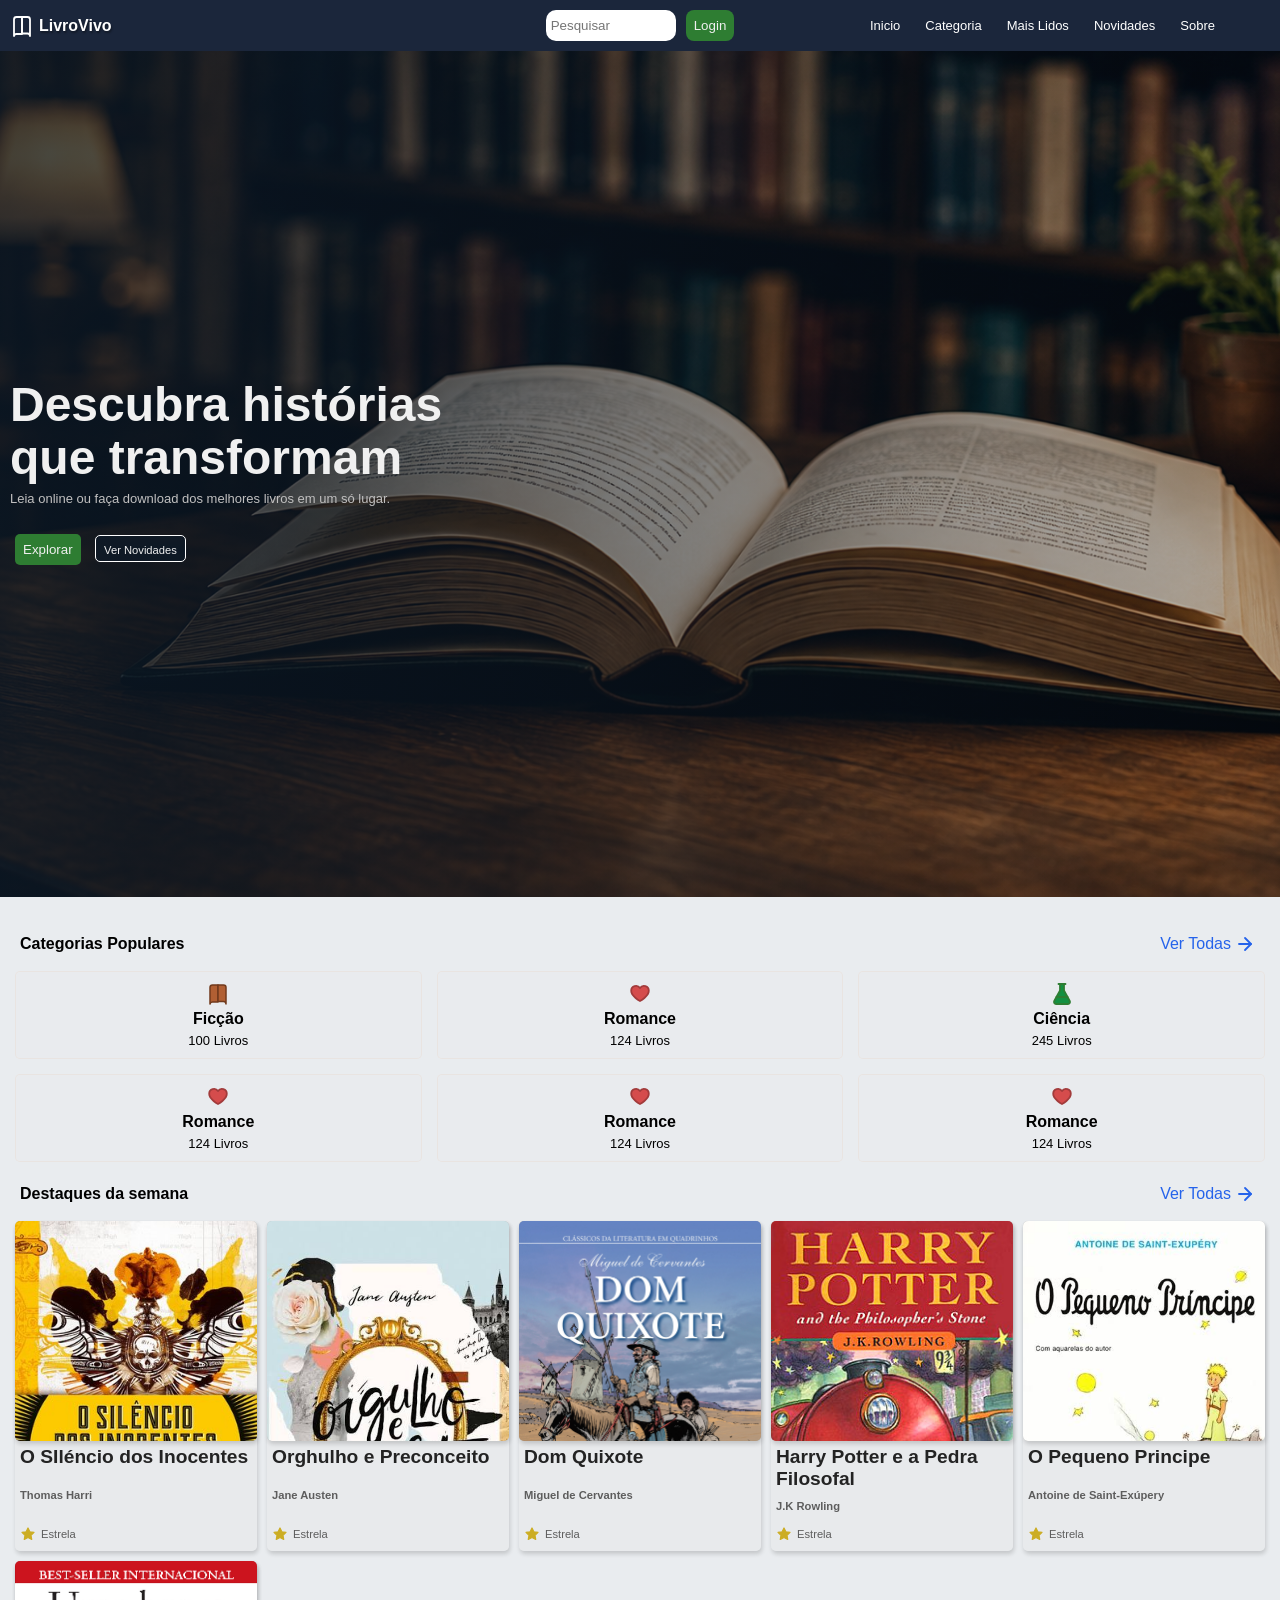
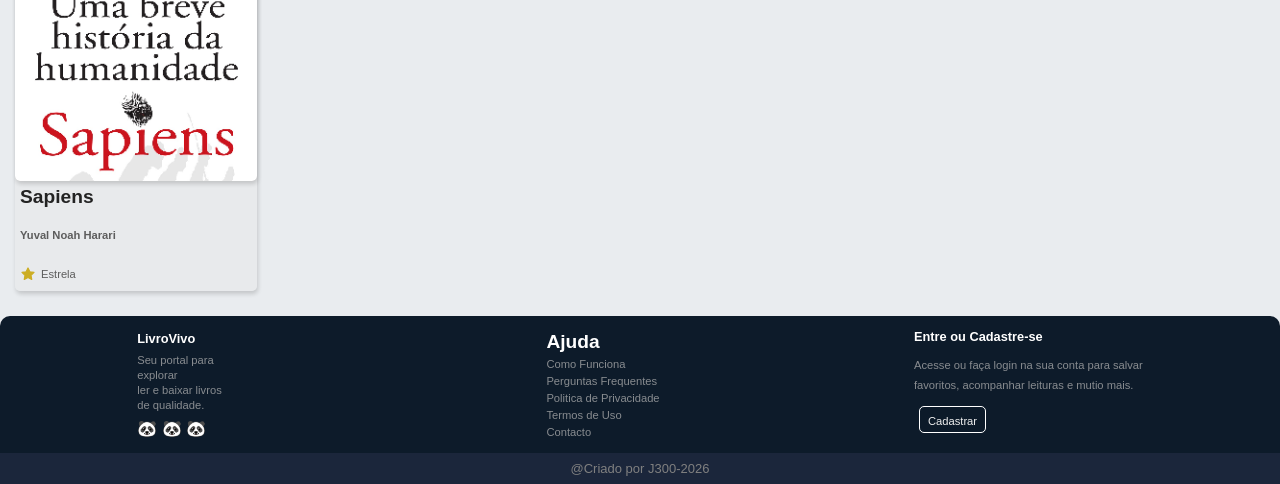
==== index.html @ 7ca1cde9 "Atualizado" ====
<!DOCTYPE html>
<html lang="pt-br">
<head>
    <meta charset="UTF-8">
    <meta name="viewport" content="width=device-width, initial-scale=1.0">
    <title>LivroVivo</title>
    <link rel="stylesheet" href="Estilos/style.css">
    <link rel="stylesheet" href="Estilos/telas-grandes.css" media="screen">
    
</head>
<body>
    <header>
        <div class="logo">
                <svg xmlns="http://www.w3.org/2000/svg" width="24" height="24" viewBox="0 0 24 24" fill="none" stroke="currentColor" stroke-width="1.8" stroke-linecap="round" stroke-linejoin="round"> <path d="M4 5.5A2.5 2.5 0 0 1 6.5 3H12v17H6.5A2.5 2.5 0 0 0 4 22z"/><path d="M12 3h5.5A2.5 2.5 0 0 1 20 5.5V22a2.5 2.5 0 0 0-2.5-2.5H12z"/> </svg>

                <p>LivroVivo</p>

        </div>
        
        <form action="arquivo.php" method="get">
                <input type="search" name="pesquisa" id="ipesquisa" placeholder="Pesquisar">

                <input type="button" value="Login" class="botao-verde">
            </form>


        <menu>
            <svg id="point" onclick="hamburguer()" xmlns="http://www.w3.org/2000/svg" width="24" height="24" viewBox="0 0 24 24"
            fill="none" stroke="currentColor" stroke-width="1.8" stroke-linecap="round" stroke-linejoin="round">
            <path d="M4 6h16"/><path d="M4 12h16"/><path d="M4 18h16"/>
            </svg>


            <nav id="lista">

            <ul>
                <a href="index.html"><li>Inicio</li></a>
                <a href="#"><li>Categoria</li></a>
                <a href="#"><li>Mais Lidos</li></a>
                <a href=""><li>Novidades</li></a>
                <a href=""><li>Sobre</li></a>
            </ul>
        </nav>

        </menu>
        

            

    </header>

    <main>
        <section class="tela">
            <div class="color"></div>
            <div class="texto-container">
                <h1>Descubra histórias que transformam</h1>
                <p>Leia online ou faça download dos melhores livros em um só lugar.<br> </p>
            </div>

            <form action="arquivo.php" method="get">
                <input type="button" class="botao-verde" value="Explorar">
                <input type="button" class="botao-transparente" value="Ver Novidades">
            </form>
        </section>


        <section class="principal">
            <div class="principal-textos">

                <h2>Categorias Populares</h2>
                <span>
                    <p>Ver Todas<p>

                <svg xmlns="http://www.w3.org/2000/svg" width="24" height="24" class="ver-mais" viewBox="0 0 24 24"
fill="none" stroke="currentColor" stroke-width="1.8" stroke-linecap="round" stroke-linejoin="round">
<path d="m9 18 6-6-6-6"/><path d="M3 12h12"/>
</svg>

                </span>

            </div>

        <section class="categorias">
            <a href="formulario.html" class="card">

                <svg xmlns="http://www.w3.org/2000/svg" width="24" height="24" class="icone" viewBox="0 0 24 24"
fill="#b15f33" stroke="#713a1c" stroke-width="1.5" stroke-linecap="round" stroke-linejoin="round">
<path d="M4 5.5A2.5 2.5 0 0 1 6.5 3H12v17H6.5A2.5 2.5 0 0 0 4 22z"/><path d="M12 3h5.5A2.5 2.5 0 0 1 20 5.5V22a2.5 2.5 0 0 0-2.5-2.5H12z"/>
</svg>

                    <h3>Ficção</h3>
                    <p>100 Livros</p>

            </a>
                


                <a href="#" class="card">
                    <svg xmlns="http://www.w3.org/2000/svg" width="24" height="24" viewBox="0 0 24 24"
fill="#d54c4c" stroke="#a23b3b" stroke-width="1.8" stroke-linecap="round" stroke-linejoin="round">
<path d="M20.8 8.8c0 5.5-8.8 10.2-8.8 10.2S3.2 14.3 3.2 8.8A4.8 4.8 0 0 1 12 6.1a4.8 4.8 0 0 1 8.8 2.7z"/>
</svg>

                    <h3>Romance</h3>
                    <p>124 Livros</p>
                </a>

                <a href="#" class="card">
                    <svg
    viewBox="0 0 24 24"
    width="24"
    height="24"
    fill="#139041"
    stroke="#2E7D32"
    stroke-width="1.8"
    stroke-linecap="round"
    stroke-linejoin="round">

    <path d="M14 2v6a2 2 0 0 0 .245.96l5.51 10.08A2 2 0 0 1 18 22H6a2 2 0 0 1-1.755-2.96l5.51-10.08A2 2 0 0 0 10 8V2"/>
    <path d="M6.453 15h11.094"/>
    <path d="M8.5 2h7"/>

</svg>
                    <h3>Ciência</h3>
                    <p>245 Livros</p>
                </a>


               

                <a href="#" class="card">
                    <svg xmlns="http://www.w3.org/2000/svg" width="24" height="24" viewBox="0 0 24 24"
fill="#d54c4c" stroke="#a23b3b" stroke-width="1.8" stroke-linecap="round" stroke-linejoin="round">
<path d="M20.8 8.8c0 5.5-8.8 10.2-8.8 10.2S3.2 14.3 3.2 8.8A4.8 4.8 0 0 1 12 6.1a4.8 4.8 0 0 1 8.8 2.7z"/>
</svg>

                    <h3>Romance</h3>
                    <p>124 Livros</p>
                </a>


                <a href="#" class="card">
                    <svg xmlns="http://www.w3.org/2000/svg" width="24" height="24" viewBox="0 0 24 24"
fill="#d54c4c" stroke="#a23b3b" stroke-width="1.8" stroke-linecap="round" stroke-linejoin="round">
<path d="M20.8 8.8c0 5.5-8.8 10.2-8.8 10.2S3.2 14.3 3.2 8.8A4.8 4.8 0 0 1 12 6.1a4.8 4.8 0 0 1 8.8 2.7z"/>
</svg>

                    <h3>Romance</h3>
                    <p>124 Livros</p>
                </a>


                <a href="#" class="card">
                    <svg xmlns="http://www.w3.org/2000/svg" width="24" height="24" viewBox="0 0 24 24"
fill="#d54c4c" stroke="#a23b3b" stroke-width="1.8" stroke-linecap="round" stroke-linejoin="round">
<path d="M20.8 8.8c0 5.5-8.8 10.2-8.8 10.2S3.2 14.3 3.2 8.8A4.8 4.8 0 0 1 12 6.1a4.8 4.8 0 0 1 8.8 2.7z"/>
</svg>

                    <h3>Romance</h3>
                    <p>124 Livros</p>
                </a>


            
            <!-- Aqui termina Categoria -->
            </section>

 <div class="principal-textos">

                <h2>Destaques da semana</h2>
                <span>
                    <p>Ver Todas<p>

                <svg xmlns="http://www.w3.org/2000/svg" width="24" height="24" class="ver-mais" viewBox="0 0 24 24"
fill="none" stroke="currentColor" stroke-width="1.8" stroke-linecap="round" stroke-linejoin="round">
<path d="m9 18 6-6-6-6"/><path d="M3 12h12"/>
</svg>

                </span>

            </div>


            <section class="destaques">
               
                <a href="#" class="card-destaques">
                    <div class="imagem">
                         <img src="Imagens/O_Siléncio_dos_Inocentes.jpg" alt="imagem1">
                    </div>
                   
                    <div class="card-texto">
                        <h3>O SIléncio dos Inocentes</h3>
                    <p>Thomas Harri</p>
                    <span class="estrela">
                        <svg xmlns="http://www.w3.org/2000/svg" width="16" height="24" viewBox="0 0 24 24"
fill="#ccad23" stroke="#ccad23" stroke-width="1.8" stroke-linecap="round" stroke-linejoin="round">
<path d="m12 3 2.8 5.7 6.2.9-4.5 4.4 1.1 6.2-5.6-2.9-5.6 2.9 1.1-6.2L3 9.6l6.2-.9z"/>
</svg>  
                        Estrela

                    </span>
                    </div>

                </a>
                
            
             <a href="#" class="card-destaques">
                    <div class="imagem">
                         <img src="Imagens/Orgulho_e_Preconceito.jpg" alt="imagem1">
                    </div>
                   
                    <div class="card-texto">
                        <h3>Orghulho e Preconceito</h3>
                    <p>Jane Austen</p>
                    <span class="estrela">
                        <svg xmlns="http://www.w3.org/2000/svg" width="16" height="24" viewBox="0 0 24 24"
fill="#ccad23" stroke="#ccad23" stroke-width="1.8" stroke-linecap="round" stroke-linejoin="round">
<path d="m12 3 2.8 5.7 6.2.9-4.5 4.4 1.1 6.2-5.6-2.9-5.6 2.9 1.1-6.2L3 9.6l6.2-.9z"/>
</svg>  
                        Estrela

                    </span>
                    </div>

                </a>
               

                 <a href="#" class="card-destaques">
                    <div class="imagem">
                         <img src="Imagens/Dom_Quixote.jpg" alt="imagem1">
                    </div>
                   
                    <div class="card-texto">
                        <h3>Dom Quixote</h3>
                    <p>Miguel de Cervantes</p>
                    <span class="estrela">
                        <svg xmlns="http://www.w3.org/2000/svg" width="16" height="24" viewBox="0 0 24 24"
fill="#ccad23" stroke="#ccad23" stroke-width="1.8" stroke-linecap="round" stroke-linejoin="round">
<path d="m12 3 2.8 5.7 6.2.9-4.5 4.4 1.1 6.2-5.6-2.9-5.6 2.9 1.1-6.2L3 9.6l6.2-.9z"/>
</svg>  
                        Estrela

                    </span>
                    </div>

                </a>
               
                <a href="#" class="card-destaques">
                    <div class="imagem">
                         <img src="Imagens/Harry_Potter_1.jpg" alt="imagem1">
                    </div>
                   
                    <div class="card-texto">
                        <h3>Harry Potter e a Pedra Filosofal</h3>
                    <p>J.K Rowling</p>
                    <span class="estrela">
                        <svg xmlns="http://www.w3.org/2000/svg" width="16" height="24" viewBox="0 0 24 24"
fill="#ccad23" stroke="#ccad23" stroke-width="1.8" stroke-linecap="round" stroke-linejoin="round">
<path d="m12 3 2.8 5.7 6.2.9-4.5 4.4 1.1 6.2-5.6-2.9-5.6 2.9 1.1-6.2L3 9.6l6.2-.9z"/>
</svg>  
                        Estrela

                    </span>
                    </div>

                </a>


                <a href="#" class="card-destaques">
                    <div class="imagem">
                         <img src="Imagens/O_Pequeno_Principe.jpg" alt="imagem1">
                    </div>
                   
                    <div class="card-texto">
                        <h3>O Pequeno Principe</h3>
                    <p>Antoine de Saint-Exúpery</p>
                    <span class="estrela">
                        <svg xmlns="http://www.w3.org/2000/svg" width="16" height="24" viewBox="0 0 24 24"
fill="#ccad23" stroke="#ccad23" stroke-width="1.8" stroke-linecap="round" stroke-linejoin="round">
<path d="m12 3 2.8 5.7 6.2.9-4.5 4.4 1.1 6.2-5.6-2.9-5.6 2.9 1.1-6.2L3 9.6l6.2-.9z"/>
</svg>  
                        Estrela

                    </span>
                    </div>

                </a>



                <a href="#" class="card-destaques">
                    <div class="imagem">
                         <img src="Imagens/Sapiens.png" alt="imagem1">
                    </div>
                   
                    <div class="card-texto">
                        <h3>Sapiens</h3>
                    <p>Yuval Noah Harari</p>
                    <span class="estrela">
                        <svg xmlns="http://www.w3.org/2000/svg" width="16" height="24" viewBox="0 0 24 24"
fill="#ccad23" stroke="#ccad23" stroke-width="1.8" stroke-linecap="round" stroke-linejoin="round">
<path d="m12 3 2.8 5.7 6.2.9-4.5 4.4 1.1 6.2-5.6-2.9-5.6 2.9 1.1-6.2L3 9.6l6.2-.9z"/>
</svg>  
                        Estrela

                    </span>
                    </div>

                </a>

            <!-- Aqui termina Destaques -->
            </section>


        </section>

        
    </main>

    <footer>
        <section class="footer-principal">

            <div class="info-site">
                
                    <h3>LivroVivo</h3>
                    <p>Seu portal para explorar <br>ler e baixar livros de qualidade.</p>
                    <div class="redes-sociais">
                        🐼 🐼 🐼
                    </div>
                
            </div>

            <div class="ajuda">
                <h3>Ajuda</h3>
                <a href="#">Como Funciona</a>
                <a href="#">Perguntas Frequentes</a>
                <a href=""> Politica de Privacidade</a>
                <a href="">Termos de Uso</a>
                <a href="">Contacto</a>
            </div>

            <div class="cadastro-login">
                <h3>Entre ou Cadastre-se</h3>
                <p>Acesse ou faça login na sua conta para salvar<br>
                    favoritos, acompanhar leituras e mutio mais.</p>
                <form action="arquivo.php" method="get">
                    <input type="button" class="botao-verde" value="Login">

                    <input type="button" class="botao-transparente" value="Cadastrar">
                </form>
            </div>

        </section>

        <span>@Criado por J300-2026</span>
        
    </footer>

    <script>
        function hamburguer(){
            if (lista.style.display =="none"){
                lista.style.display="block"
            }
            else{
                lista.style.display="none"
            }
            
        }
    </script>
</body>
</html>
---- Estilos/style.css ----
*{
    margin: 0;
    padding: 0;
    box-sizing: border-box;
    font-family: Arial, Helvetica, sans-serif;  
}

:root{
    /* VERDE PRINCIPAL */
    --verd-principal:#2E7D32;
    --verde-invertido:#139041;
    /* VERDE HOVER */
    /* AZUL PRINCIAPL */
    /* AZUL */
    --azul-claro:#2563EB;
    --cor2:#0D1B2A;
    --co3:#1B263B;
    --cor6:#E9ECEF;
    --cor7:#C97A3D;
    background-color: #59f8bb;
}
body{
    background-color: var(--cor6);
}
header{
    background-color: var(--co3);
    display: grid;
    grid-template-columns: 4fr 80px 0.3fr;
    justify-content: space-between;
    align-items: center;
    padding: 5px 10px 5px 10px;
    position: sticky;
    top: 0px;
    z-index: 1;
}

header .logo{
    text-align: center;
    display: flex;
    gap: 5px;
    align-items: center;
    color: white;
    font-weight: bold;
}

header .logo p{
    font-size: 1em;
    text-shadow: 1px 2px 2px rgba(0, 0, 0, 0.365);
}

header form{
    grid-column: 2/3;
    display: flex;
    justify-content: center;
}
header form input[type=search]{
    width: 80px;
    border: none;
    border-radius: 3px;
    padding: 5px;
    color: black;
    transition: all 0.5s ease;
}
header form>input[type=button]{
    display: none;
    transition: all 0.5s ease;
}

header menu{
    grid-column: 4;
    position: relative;
}

#point{
   
    color: white;
    border-radius: 3px;
    cursor: pointer;
    padding: 2px;
    transition: background-color 0.5s, color 0.5s;
}
#point:hover{
     background-color: #0D1B2A;
     color: rgba(255, 255, 255, 0.86);
}

header  nav{
    position: absolute;
    background-color: var(--cor2);
    display: none;
    top: 129%;
    right: -10px;
    color: white;
    border-radius: 0px 0px 3px 3px;
    z-index: 1;
}
header nav ul a{
    text-decoration: none;
    color: white;
}
header nav ul a li{
    list-style-type: none;
    padding: 10px;
    transition: background-color 0.5s;
    cursor: pointer;
    font-size: small;
}

header nav ul li:hover{
    background-color: var(--azul-claro);
    border-radius: 3px;
}

main .tela{
    background: url(../Imagens/tela-principal.png);
    background-repeat: no-repeat;
    background-position: center ;
    background-size: cover;
    height: 94vh;
    position: relative;
    display: flex;
    flex-flow: column nowrap;
    justify-content: center;
    align-items: center;
    z-index: 0;
}

main .tela> .color{
    position: absolute;
    background-color:#0d1b2ac5;
    height: 100%;
    width: 100%;
    transition: all 0.3s ease;
}

main .tela .texto-container{
    margin-bottom: 10px;
    text-align: center;
    position: relative;
    transition: all 0.5s ease;
}

main .tela .texto-container>h1{
    font-size: 1.7em;
    color: #f0f0f0;
}
main .tela p{
    display: inline-block;
    font-size: small;
    color: #c1c0c0;
    max-width: 80vw;
    margin-top: 5px;
    line-height: 1.5em;
}

form input{
    position: relative;
    padding: 8px;
    border-radius: 5px;
    margin: 5px;
}

form .botao-verde{
    background-color: var(--verd-principal);
    color: #f0f0f0;
    cursor: pointer;
    border: none;
    transition: background-color 0.5s;
}
form .botao-verde:hover{
    background-color: var(--verde-invertido);
}
.botao-transparente{
    background-color: #0d1b2aa9;
    color: #f0f0f0;
    border: 0.1rem solid white;
    cursor: pointer;
    transition: background-color 0.5s;
}
.botao-transparente:hover{
    background-color: #1e4268a9;
}

main .principal{
    background-color: var(--cor6);
    display: grid;
    grid-template-columns: 1fr;
    padding: 15px;
}

main .principal .principal-textos {
    display: flex;
    justify-content: space-between;
    align-items: center;
    padding: 5px;
    margin: 10px 0px 6px 0px;
}

main .principal-textos h2{
    font-size: 1em;
    font-weight: bold;
}
main .principal-textos span {
    display: flex;
    gap: 5px;
    align-items: center;
    color: var(--azul-claro);
    cursor: pointer;
    transition: color 0.5s;
}
main .principal-textos span:hover{
     color: #1f52c1;
}
main .principal-textos span p{
    font-size: 1em;
}
main span .ver-mais{
    margin-top: 5px;
    font-size: 0px;
}


main .principal .categorias{
    display: grid;
    grid-template-columns: repeat(3,1fr);
    overflow-x: auto;
    gap: 15px;
}

main .categorias .card{
    display: block;
    background-color: #fde8d70b;
    text-align: center;
    text-decoration: none;
    border: 1px solid #e6c7af37;
    border-radius: 5px;
    padding: 10px;
    cursor: pointer;
    transition-duration: 0.5s;
    color: black;
}

main .categorias .card:hover{
    background-color: #f5e0d128;
    transform: translateY(-5px);
    box-shadow: 0px 3px 3px rgba(0, 0, 0, 0.062);
}
main .card h3{
    font-size: 1em;
    margin-bottom: 5px;
}
main .card p{
    font-size: small;
}


main .principal .destaques{
    display: grid;
    grid-template-columns: repeat(3,1fr);
    gap: 10px;
   
    transition: all 0.5s ease;
}

main .destaques .card-destaques{
    background-color: rgba(231, 231, 231, 0.412);
    display: grid;
    grid-template-columns: 1fr;
    grid-template-rows: 2fr 1fr;
    border-radius: 5px;
    box-shadow: 1px 3px 4px rgba(0, 0, 0, 0.155);
    cursor: pointer;
    text-decoration: none;
    transition: transform 0.5s;
}

main .destaques .card-destaques:active{
    transform: translateY(-3px);
    box-shadow: 1px 3px 4px rgba(0, 0, 0, 0.205);
}
main .card-destaques .imagem{
    background-color: rgb(184, 184, 184);
    box-shadow: 1px 3px 4px rgba(0, 0, 0, 0.156);
    border-radius: 5px;
    overflow: hidden;
}
main .card-destaques .imagem img{
    object-fit:cover;
    width: 100%;
    height: 100%;
    transition: all 0.5s ease;
}

main .card-destaques .card-texto{
    display: flex;
    justify-content: space-between;
    flex-direction: column;
    padding: 5px;
}

main .card-texto h3{
   font-size: 0.9em;
   font-weight: bold;
   color: rgb(35, 35, 35);
   transition: all 0.5s ease;
}

main .card-texto p{ 
    font-size: 0.7em;
    font-weight: bold;
    color: rgb(93, 93, 93);
}

main .card-texto .estrela{
    display: flex;
    gap: 5px;
    align-items: center;
    font-size: 0.7em;
    color: rgb(93, 93, 93);
}

footer{
    margin-top: 10px;
}
footer .footer-principal{
    background-color: var(--cor2);
    display: flex;
    gap: 10px;
    flex-flow: column;
    justify-content: space-evenly;
    padding: 15px;
}
.footer-principal .info-site{
    display: flex;
    flex-flow: column nowrap;
    justify-content: space-around;
    color: white;
}
.footer-principal .info-site h3{
    font-size: 0.8em;
    
}
.footer-principal .info-site p{
    font-size: 0.6em;
    width: 60%;
    color: rgba(179, 179, 179, 0.747);
}
.footer-principal .navegacao, .ajuda{
    display: none;
}

.footer-principal .cadastro-login{
    
    line-height: 0.8em;
    color: white;
}
.footer-principal .cadastro-login h3{
   font-size: 0.8em;
}

.footer-principal .cadastro-login p{
    font-size: 0.6em;
    margin-top: 5px;
    color: rgba(179, 179, 179, 0.747);
}
.footer-principal .cadastro-login  .botao-verde,.botao-transparente{
    font-size: 0.7em;
    height: 27px;
}


footer>span{
    background-color: var(--co3);
    display: block;
    text-align: center;
    font-size: small;
    padding: 8px;
    color: grey;
}
---- Estilos/telas-grandes.css ----
@charset "UTF-8";




@media screen and (min-width:580px) {
    main .card-texto h3{
    font-size: 1.2em;
    font-weight: bold;
    color: rgb(35, 35, 35);
    }


}



@media screen and (min-width:700px){
    body{
        margin: auto;
    }
    header{
        grid-template-columns: 1fr 1fr 1fr;
    }
    header form input[type=search]{
        width: 130px;
        border-radius: 10px;
        transition: 0.5s;
    }
    header form input[type=button]{
        display: inline;
        border-color: rgba(219, 219, 219, 0.925);
        border-radius: 8px;
    }
    header menu{
        grid-column: 3/-1;
    }
    header #point{
        display: none;
    }
    header nav{
        background-color: transparent;
        display: block;
        position: relative;
        color: white;
    }
    header nav ul{
        display: flex;
        align-items: center;
        gap: 5px;
    }
    header nav ul a li{
        padding: 10px;
    }
    
    main .tela{
        align-items: flex-start;
        justify-content: center;
    }
    main .tela .color{
        background-image: linear-gradient(to right,#0d1b2ac5,#0d1b2a4b);
        background-color: transparent;
    }
    main .tela .texto-container {
        padding: 10px;
        text-align: left;
        margin-bottom: 0;
    }
    main .tela .texto-container h1{
        font-size: 3em;
        width: 500px;
        line-height: 53px;
        transition: all 0.5s ease;
    }
    main .tela form{
        padding: 10px;
    }
    main .tela form input{
        transition: all 0.5s ease;
    }


    main .principal .destaques{
        display: grid;
        grid-template-columns: repeat(5,1fr);
        gap: 10px;
    }
    main .card-destaques .imagem{
        height: 220px;
    }
    main .card-destaques .imagem img{
        object-position: top center;
        
    }
    main .card-texto h3{
    font-size: 1.2em;
    }

    footer{
        border-radius: 10px 10px 0 0;
        overflow: hidden;
    }
    footer .footer-principal{
        flex-direction: row;
        justify-content: space-around;
        padding: 15px;
    }
    .footer-principal h3{
        font-size: 1.2em;
        color: white;
        display: inline;
    }

    .footer-principal .info-site{
        display: flex;
        flex-direction: column;
        justify-content: space-between;
        
    }
    .footer-principal .info-site h3{
        margin-bottom: 5px;
    }
    .footer-principal .info-site p{
        font-size: 0.7em;
        line-height: 15px;
        width: 60%;
        margin-bottom: 5px;
        color: rgba(179, 179, 179, 0.747);
    }

    .footer-principal .ajuda{
        display: flex;
        gap: 5px;
        justify-content: space-between;
        flex-flow: column nowrap;
    }
    .footer-principal .ajuda a{
        text-decoration: none;
        font-size: 0.7em;
        color: rgb(179, 179, 179, 0.747);
        transition: color 0.5s;
    }
    .footer-principal .ajuda a:hover{
        color: rgba(223, 223, 223, 0.925);
    }

    .footer-principal .cadastro-login{
        display: flex;
        flex-direction: column;
        justify-content: space-between;
    }

    .footer-principal .cadastro-login h3{
        display: inline;
    }

    .footer-principal .cadastro-login p{
        display: inline;
        font-size: 0.7em;
        color: rgb(179, 179, 179, 0.747);
        line-height: 20px;
    }

    .cadastro-login .botao-verde{
        display: none;
        width: 80px;
    }

} 

@media screen and (max-height:320px) and (min-width:700px){
        main .tela .texto-container{
            margin-bottom: 0;
            
        }
        main .tela .texto-container h1{
            font-size: 2em;
            width: 300px;
            line-height: 35px;
            }
        main .tela p{
            max-width: 30vw;
        }
        main .tela form{
           padding-top: 0px;
        }
        main .tela form input{
           margin-top: 0px;
           padding:5px;
        }
        main .tela form .botao-verde{
            height: 27px;
            font-size: 0.7em;
        }
        
        main .tela .botao-transparente{
            height: 27px;
            font-size: 0.7em;
            text-align: center;
            }
}
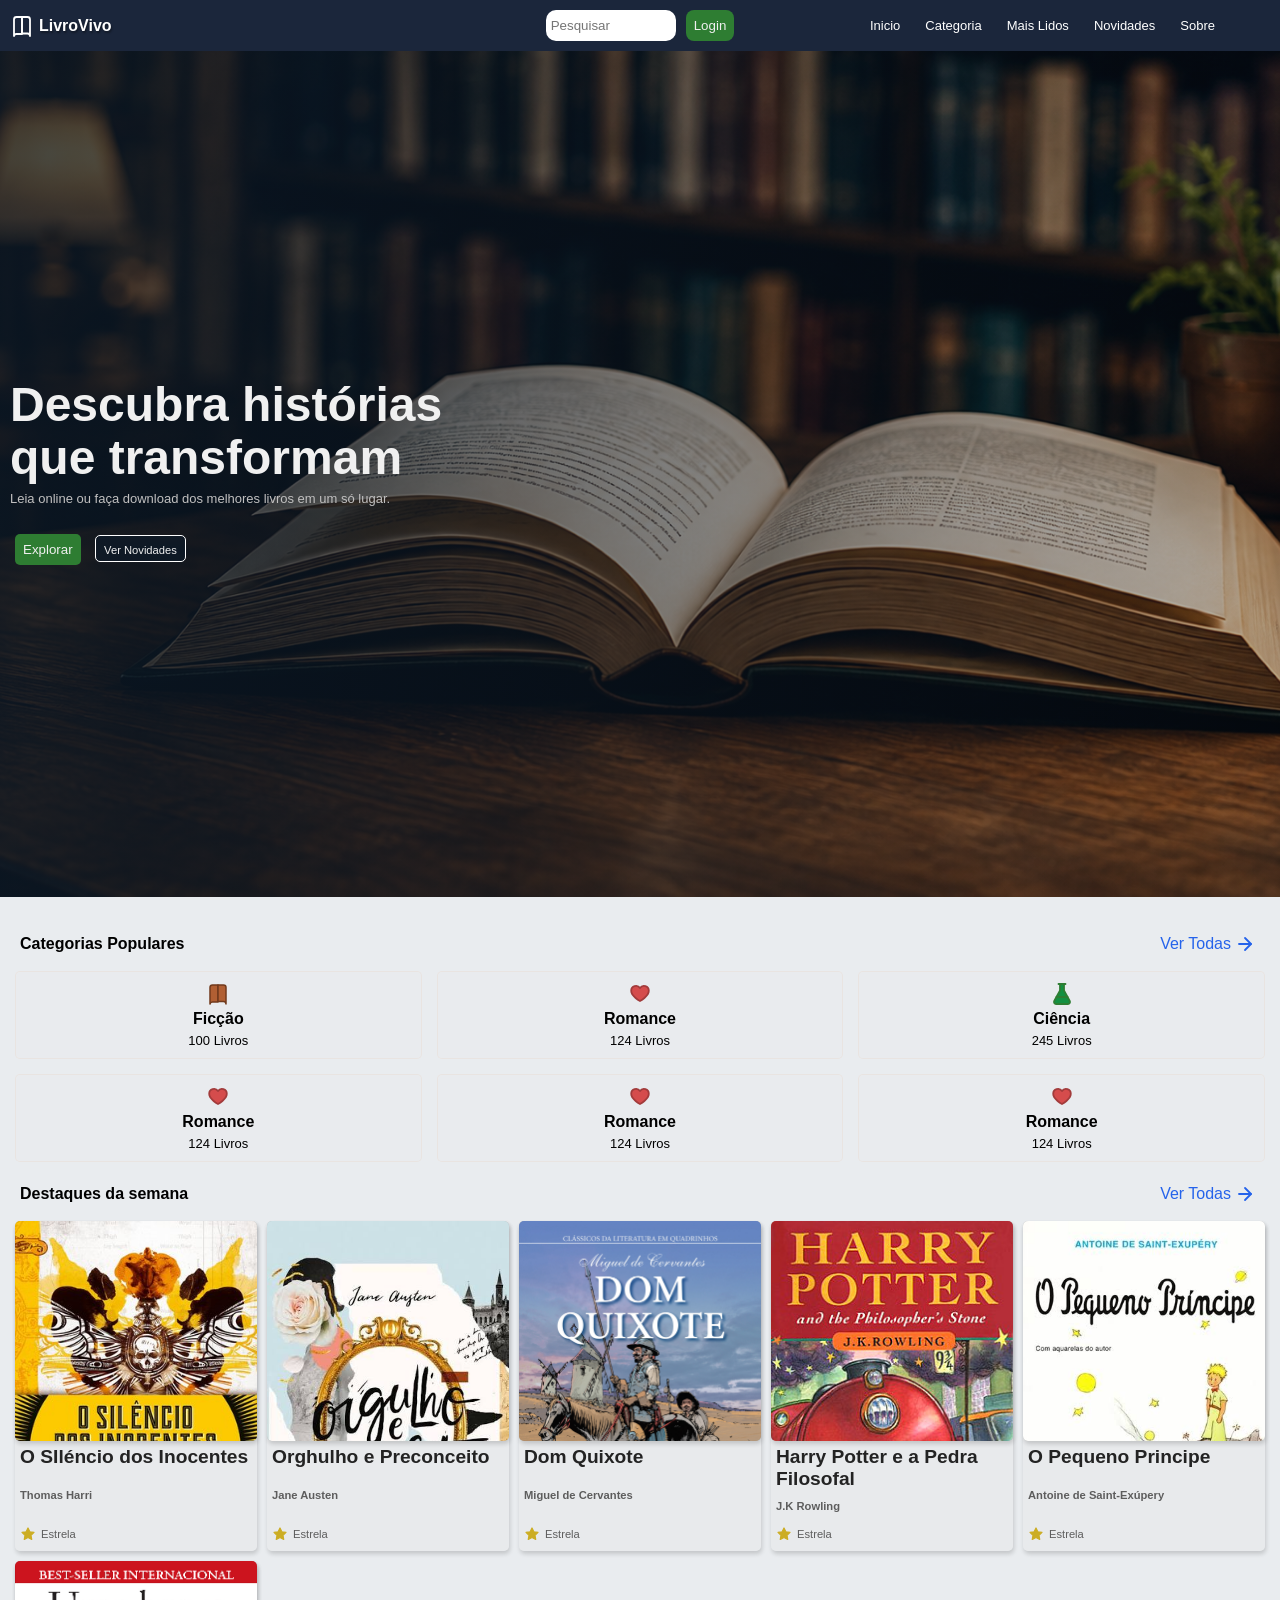
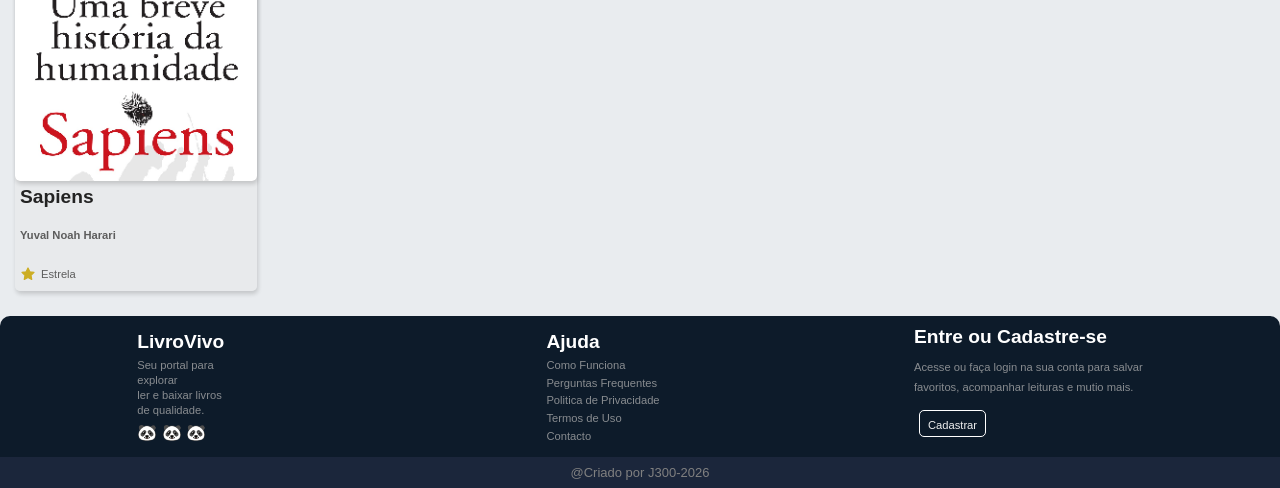
==== commit bf3500ed: "Página de Romance e Ciência" ====
--- a/index.html
+++ b/index.html
@@ -95,7 +95,7 @@
                 
 
 
-                <a href="#" class="card">
+                <a href="romance.html" class="card">
                     <svg xmlns="http://www.w3.org/2000/svg" width="24" height="24" viewBox="0 0 24 24"
 fill="#d54c4c" stroke="#a23b3b" stroke-width="1.8" stroke-linecap="round" stroke-linejoin="round">
 <path d="M20.8 8.8c0 5.5-8.8 10.2-8.8 10.2S3.2 14.3 3.2 8.8A4.8 4.8 0 0 1 12 6.1a4.8 4.8 0 0 1 8.8 2.7z"/>
@@ -105,7 +105,7 @@
                     <p>124 Livros</p>
                 </a>
 
-                <a href="#" class="card">
+                <a href="ciencia.html" class="card">
                     <svg
     viewBox="0 0 24 24"
     width="24"
@@ -164,7 +164,6 @@
             
             <!-- Aqui termina Categoria -->
             </section>
-
  <div class="principal-textos">
 
                 <h2>Destaques da semana</h2>
--- a/Estilos/style.css
+++ b/Estilos/style.css
@@ -17,10 +17,10 @@
     --co3:#1B263B;
     --cor6:#E9ECEF;
     --cor7:#C97A3D;
-    background-color: #59f8bb;
 }
 body{
     background-color: var(--cor6);
+    
 }
 header{
     background-color: var(--co3);
--- a/Estilos/telas-grandes.css
+++ b/Estilos/telas-grandes.css
@@ -13,8 +13,6 @@
 
 }
 
-
-
 @media screen and (min-width:700px){
     body{
         margin: auto;
@@ -119,6 +117,7 @@
     }
     .footer-principal .info-site h3{
         margin-bottom: 5px;
+        font-size: 1.2em;
     }
     .footer-principal .info-site p{
         font-size: 0.7em;
@@ -151,6 +150,7 @@
     }
 
     .footer-principal .cadastro-login h3{
+        font-size: 1.2em;
         display: inline;
     }
 
